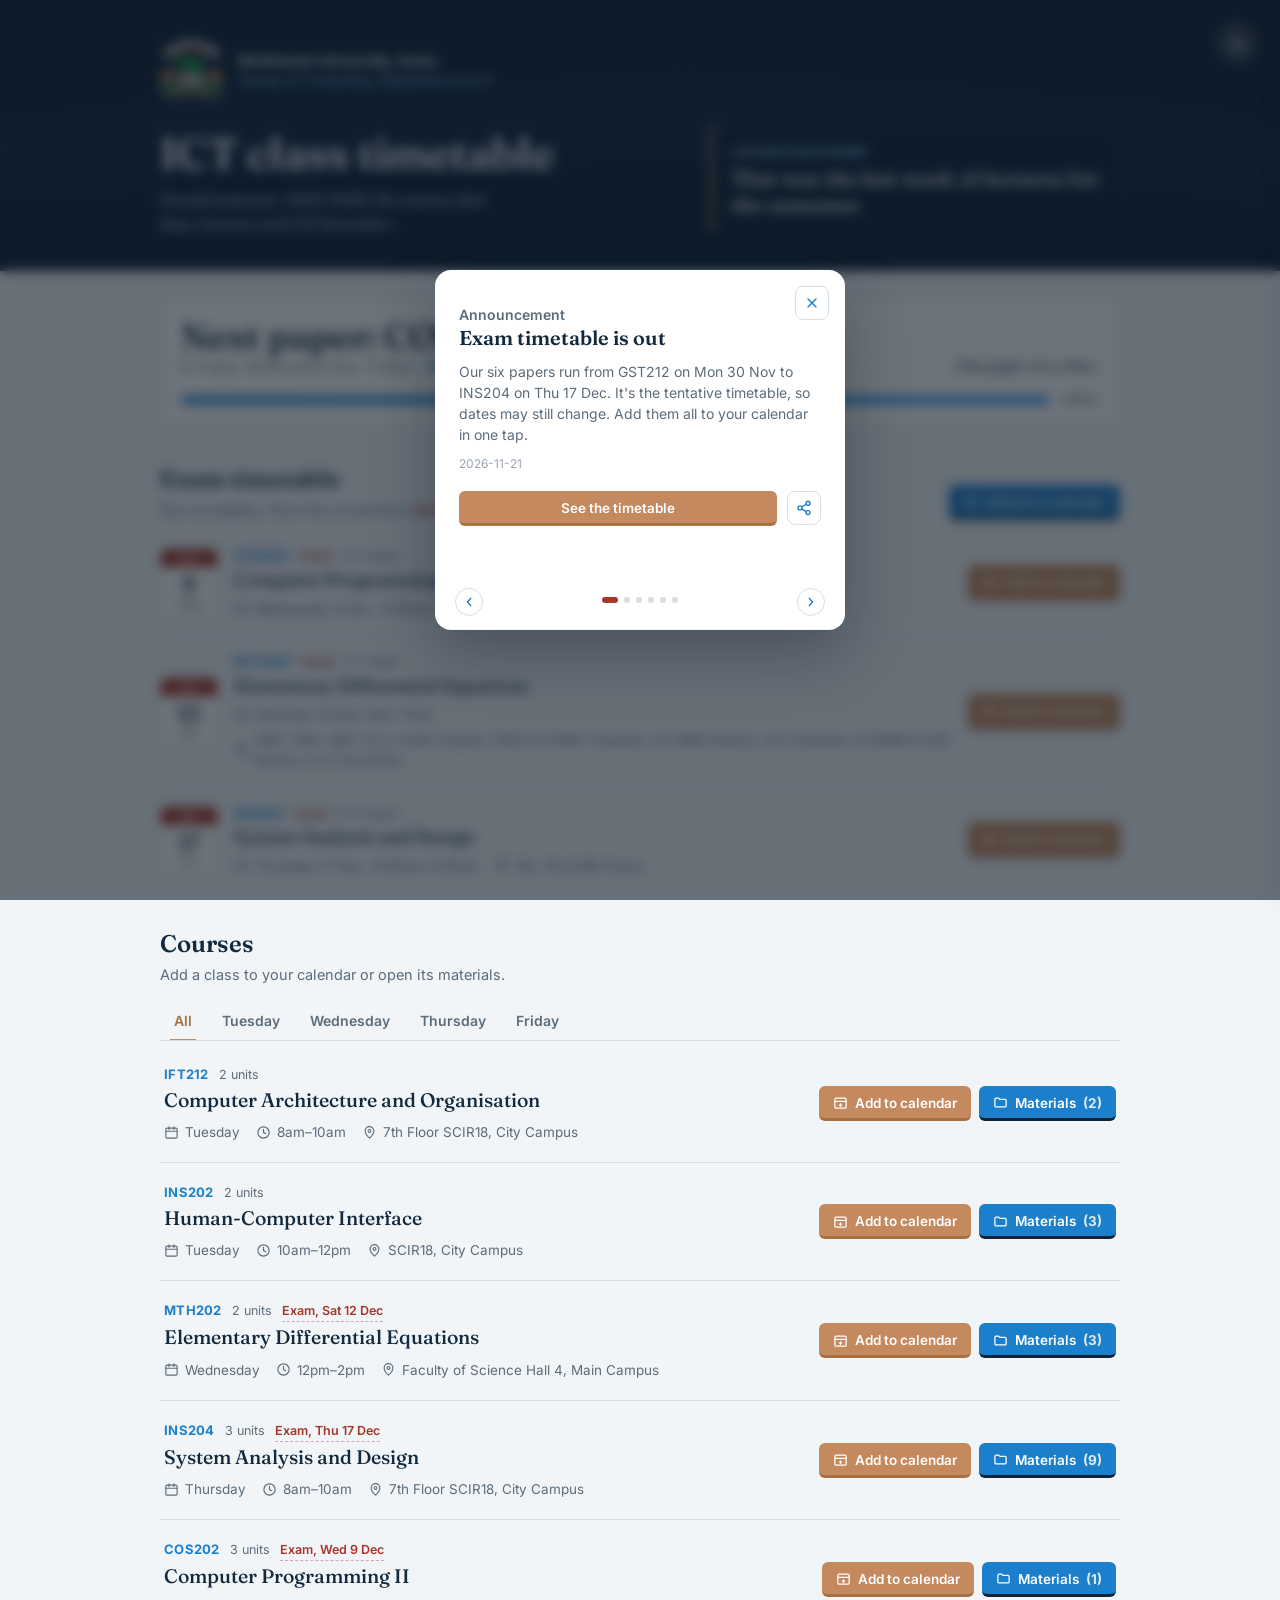
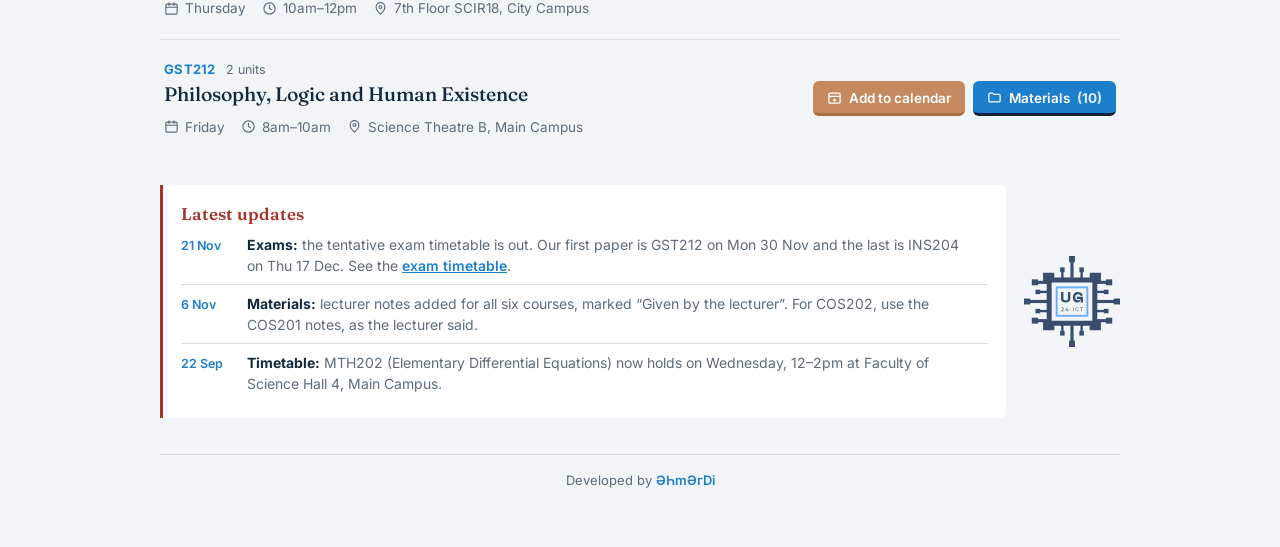
==== index.html @ 883b7962 "NWU Kano ICT class timetable Timetable, course materials (lecturer notes for all six courses), exam " ====
<!DOCTYPE html>
<html lang="en">
<head>
<meta charset="UTF-8">
<meta name="viewport" content="width=device-width, initial-scale=1.0, viewport-fit=cover">
<meta name="theme-color" content="#0F2438">
<title>ICT Departmental Timetable • Northwest University, Kano</title>
<link rel="icon" type="image/svg+xml" sizes="32x32" href="assets/favicon-32.svg">
<link rel="icon" type="image/svg+xml" sizes="64x64" href="assets/favicon-64.svg">
<link rel="apple-touch-icon" sizes="180x180" href="assets/apple-touch-icon.svg">
<link rel="preconnect" href="https://fonts.googleapis.com">
<link rel="preconnect" href="https://fonts.gstatic.com" crossorigin>
<link href="https://fonts.googleapis.com/css2?family=Fraunces:ital,opsz,wght@0,9..144,400;0,9..144,500;0,9..144,600;1,9..144,500&family=Inter:wght@400;500;600;700&display=swap" rel="stylesheet">
<link rel="stylesheet" href="assets/styles.css">
<script>document.documentElement.classList.add('js')</script>
</head>
<body>

<header class="hero">
  <button class="announce-bell" id="announceBell" title="Announcements" aria-label="Announcements">
    <svg viewBox="0 0 24 24" fill="none" stroke-width="2" stroke-linecap="round" stroke-linejoin="round"><path d="M18 8a6 6 0 0 0-12 0c0 7-3 9-3 9h18s-3-2-3-9"/><path d="M13.73 21a2 2 0 0 1-3.46 0"/></svg>
    <span class="badge" id="bellBadge"></span>
  </button>
  <div class="hero-ascii" id="heroAscii" aria-hidden="true"></div>
  <div class="hero-inner">
    <div class="hero-text">
      <div class="brand reveal" style="--d:0ms">
        <img class="crest" src="assets/nwu-crest.png" alt="Northwest University, Kano crest">
        <div class="brand-text"><strong>Northwest University, Kano</strong>Faculty of Computing, Department of ICT</div>
      </div>
      <h1 class="reveal" style="--d:80ms">ICT class timetable</h1>
      <p class="sub reveal" style="--d:160ms">Second semester, 2025/2026. Six courses, four days, lectures until 30 November.</p>
    </div>
    <div class="next-card reveal" style="--d:240ms" id="nextCard" aria-live="polite"></div>
  </div>
</header>

<main class="wrap">

  <section class="exam reveal" id="exam" aria-label="Exam countdown">
    <div class="exam-top">
      <div>
        <p class="exam-days" id="examDays"><span class="num">24</span> days to exams</p>
        <p class="exam-when" id="examWhen">Monday, 30 November 2026 <a class="exam-link" href="#exams">See the exam timetable</a></p>
      </div>
      <p class="exam-msg" id="examMsg">Study to understand, not just to pass.</p>
    </div>
    <div class="exam-bar-row">
      <div class="exam-bar" id="examBar" role="progressbar" aria-label="Semester progress towards exams" aria-valuemin="0" aria-valuemax="100" aria-valuenow="0">
        <span class="exam-fill" id="examFill"></span>
      </div>
      <span class="exam-pct" id="examPct"></span>
    </div>
  </section>

  <section class="exams" id="exams" aria-labelledby="examsHeading" hidden>
    <div class="section-head reveal exams-head">
      <div>
        <h2 id="examsHeading">Exam timetable</h2>
        <p>Our six papers, from the university's <strong>tentative</strong> timetable. Dates may still change.</p>
      </div>
      <button class="btn btn-secondary" id="examAll" type="button"><svg viewBox="0 0 24 24" fill="none" stroke-width="2" stroke-linecap="round" stroke-linejoin="round"><rect x="3" y="5" width="18" height="16" rx="2"/><path d="M3 10h18"/><path d="M8 3v4"/><path d="M16 3v4"/></svg> Add all to calendar</button>
    </div>
    <div class="test-list" id="examList"></div>
  </section>

  <section class="tests" id="tests" aria-labelledby="testsHeading" hidden>
    <div class="section-head reveal">
      <h2 id="testsHeading">Upcoming tests</h2>
      <p>Add each one to your calendar to get reminders.</p>
    </div>
    <div class="test-list" id="testList"></div>
  </section>

  <div class="section-head reveal">
    <h2>Courses</h2>
    <p>Add a class to your calendar or open its materials.</p>
    <div class="tabs" id="tabs" role="tablist">
      <span class="tab-indicator" aria-hidden="true"></span>
      <button class="tab active" data-day="all">All</button>
      <button class="tab" data-day="2"><span class="long">Tuesday</span><span class="short">Tue</span></button>
      <button class="tab" data-day="3"><span class="long">Wednesday</span><span class="short">Wed</span></button>
      <button class="tab" data-day="4"><span class="long">Thursday</span><span class="short">Thu</span></button>
      <button class="tab" data-day="5"><span class="long">Friday</span><span class="short">Fri</span></button>
    </div>
  </div>

  <div class="list" id="list"></div>

  <div class="note-row reveal">
    <div class="note">
      <p class="note-title">Latest updates</p>
      <div class="update">
        <span class="update-date">21 Nov</span>
        <p><strong>Exams:</strong> the tentative exam timetable is out. Our first paper is GST212 on Mon 30 Nov and the last is INS204 on Thu 17 Dec. See the <a href="#exams">exam timetable</a>.</p>
      </div>
      <div class="update">
        <span class="update-date">6 Nov</span>
        <p><strong>Materials:</strong> lecturer notes added for all six courses, marked “Given by the lecturer”. For COS202, use the COS201 notes, as the lecturer said.</p>
      </div>
      <div class="update">
        <span class="update-date">22 Sep</span>
        <p><strong>Timetable:</strong> MTH202 (Elementary Differential Equations) now holds on Wednesday, 12–2pm at Faculty of Science Hall 4, Main Campus.</p>
      </div>
    </div>
    <img class="footer-logo" src="assets/ug-chip.svg" alt="UG24 ICT class symbol">
  </div>

  <footer class="reveal">
    <span>Developed by <a href="https://wa.me/+2348103301999" target="_blank" rel="noopener">ƏҺmӘгDi</a></span>
  </footer>
</main>

<div class="toast" id="toast"></div>

<div class="announce-backdrop" id="announceBackdrop"></div>

<div class="announce-modal" id="announceModal">
  <button class="icon-btn announce-modal-close" id="announceModalClose" title="Close">
    <svg viewBox="0 0 24 24" fill="none" stroke-width="2" stroke-linecap="round" stroke-linejoin="round"><path d="M18 6 6 18"/><path d="M6 6l12 12"/></svg>
  </button>
  <button class="slider-nav prev" id="announceSliderPrev" title="Previous" aria-label="Previous announcement">
    <svg viewBox="0 0 24 24" fill="none" stroke-width="2.4" stroke-linecap="round" stroke-linejoin="round"><path d="M15 18l-6-6 6-6"/></svg>
  </button>
  <button class="slider-nav next" id="announceSliderNext" title="Next" aria-label="Next announcement">
    <svg viewBox="0 0 24 24" fill="none" stroke-width="2.4" stroke-linecap="round" stroke-linejoin="round"><path d="M9 18l6-6-6-6"/></svg>
  </button>
  <div class="announce-slider-viewport">
    <div class="announce-slider-track" id="announceSliderTrack"></div>
  </div>
  <div class="announce-dots" id="announceDots"></div>
</div>


<div class="announce-panel" id="announcePanel">
  <div class="announce-panel-head">
    <h3>Announcements</h3>
    <button class="icon-btn" id="announcePanelClose" title="Close">
      <svg viewBox="0 0 24 24" fill="none" stroke-width="2" stroke-linecap="round" stroke-linejoin="round"><path d="M18 6 6 18"/><path d="M6 6l12 12"/></svg>
    </button>
  </div>
  <div class="announce-panel-body" id="announcePanelList"></div>
</div>

<script src="assets/motion.js"></script>
<script src="assets/courses-data.js"></script>
<script src="assets/tests-data.js"></script>
<script src="assets/exams-data.js"></script>
<script src="assets/app.js"></script>
<script src="assets/schedule.js"></script>
<script src="assets/exam-countdown.js"></script>
<script src="assets/announcements-data.js"></script>
<script src="assets/announcements.js"></script>
<script src="assets/gradient-ascii.js"></script>
<script src="assets/hero-fx.js"></script>
</body>
</html>
---- assets/styles.css ----
/* NWU Kano ICT timetable: school colours (navy, sky, copper) */
:root{
  --ink:#132A3E;
  --navy:#1D3A5C;
  --navy-deep:#0F2438;
  --sky:#2E9BEF;
  --sky-deep:#1C7FCB;
  --sky-pale:#9FD2FF;
  --brick:#A6362B;
  --leaf:#2F7A4F;
  --paper:#F1F5F8;
  --card:#FFFFFF;
  --line:#D7DEE3;
  --muted:#5C6C7A;
  --accent:#C4895E;
  --accent-deep:#A8703F;

  --serif:'Fraunces', Georgia, serif;
  --sans:'Inter', system-ui, -apple-system, 'Segoe UI', sans-serif;

  /* motion */
  --ease-out:cubic-bezier(0.23, 1, 0.32, 1);
  --ease-in-out:cubic-bezier(0.77, 0, 0.175, 1);
  --ease-drawer:cubic-bezier(0.32, 0.72, 0, 1);
}
*{box-sizing:border-box;}
html{-webkit-text-size-adjust:100%;scroll-behavior:smooth;}
body{
  margin:0;
  background:var(--paper);
  color:var(--ink);
  font-family:var(--sans);
  font-size:15.5px;
  line-height:1.5;
  -webkit-tap-highlight-color:transparent;
}
:focus-visible{outline:2px solid var(--sky);outline-offset:3px;border-radius:4px;}

.wrap{max-width:1000px;margin:0 auto;padding:0 20px 56px;}

/* ---------- REVEAL (scroll + load) ---------- */
.js .reveal{
  opacity:0;
  transform:translateY(14px);
  transition:opacity 600ms var(--ease-out), transform 600ms var(--ease-out);
  transition-delay:var(--d, 0ms);
}
.js .reveal.in{opacity:1;transform:none;}

/* ---------- HERO ---------- */
.hero{
  position:relative;
  background:var(--navy-deep);
  color:#fff;
  overflow:hidden;
  padding:30px 20px 36px;
}

.hero-inner{
  position:relative;
  max-width:960px;margin:0 auto;
  display:grid;
  grid-template-columns:minmax(0,1.1fr) minmax(0,0.9fr);
  gap:48px;
  align-items:end;
}
.brand{display:flex;align-items:center;gap:14px;margin-bottom:22px;}
.crest{
  width:64px;height:auto;object-fit:contain;flex:0 0 auto;
  animation:floatLoop 4.5s ease-in-out 1s infinite;
}
@keyframes floatLoop{0%,100%{transform:translateY(0);}50%{transform:translateY(-4px);}}
.brand-text{font-size:13px;line-height:1.4;color:var(--sky-pale);}
.brand-text strong{display:block;color:#fff;font-size:15px;font-weight:600;}

h1{
  font-family:var(--serif);
  font-weight:600;
  font-size:clamp(30px,5vw,44px);
  line-height:1.05;
  margin:0 0 10px;
}
.hero .sub{
  font-family:var(--serif);font-style:italic;
  margin:0;color:#C7D6E4;font-size:16px;max-width:36ch;
}

.next-card{
  padding:16px 18px;
  border:1px solid rgba(159,210,255,0.22);
  border-left:3px solid var(--accent);
  border-radius:8px;
  background:rgba(15,36,56,0.55);
  backdrop-filter:blur(4px);-webkit-backdrop-filter:blur(4px);
}
.next-when{
  display:flex;align-items:center;gap:8px;
  font-size:13.5px;font-weight:600;color:var(--sky-pale);margin:0 0 4px;
}
.live-dot{
  width:8px;height:8px;border-radius:50%;background:var(--accent);flex:0 0 auto;
  animation:livePulse 2s ease-out infinite;
}
@keyframes livePulse{
  0%{box-shadow:0 0 0 0 rgba(196,137,94,0.6);}
  70%{box-shadow:0 0 0 7px rgba(196,137,94,0);}
  100%{box-shadow:0 0 0 0 rgba(196,137,94,0);}
}
.next-what{font-family:var(--serif);font-size:21px;font-weight:500;line-height:1.25;margin:0;}
.next-where{font-size:14px;color:#C7D6E4;margin:4px 0 0;}

/* ---------- BELL ---------- */
.announce-bell{
  position:absolute;top:22px;right:22px;
  width:42px;height:42px;border-radius:50%;
  background:rgba(255,255,255,0.12);
  border:1px solid rgba(255,255,255,0.22);
  display:flex;align-items:center;justify-content:center;
  cursor:pointer;z-index:5;
  transition:background-color 150ms ease, transform 160ms var(--ease-out);
}
.announce-bell:active{transform:scale(0.94);}
@media (hover:hover) and (pointer:fine){ .announce-bell:hover{background:rgba(255,255,255,0.2);} }
.announce-bell svg{width:19px;height:19px;stroke:#fff;}
.announce-bell .badge{
  position:absolute;top:6px;right:6px;
  width:9px;height:9px;border-radius:50%;
  background:var(--brick);border:2px solid var(--navy-deep);display:none;
}
.announce-bell .badge.show{display:block;animation:badgePulse 1.8s ease-out infinite;}
.announce-bell.ring svg{animation:bellRing 1.2s var(--ease-out) 1.4s 2;transform-origin:50% 10%;}
@keyframes bellRing{0%,100%{transform:rotate(0);}15%{transform:rotate(14deg);}30%{transform:rotate(-12deg);}45%{transform:rotate(8deg);}60%{transform:rotate(-5deg);}75%{transform:rotate(2deg);}}
@keyframes badgePulse{
  0%{box-shadow:0 0 0 0 rgba(166,54,43,0.55);}
  70%{box-shadow:0 0 0 8px rgba(166,54,43,0);}
  100%{box-shadow:0 0 0 0 rgba(166,54,43,0);}
}

/* ---------- SECTION HEAD + TABS ---------- */
.section-head{margin:34px 0 0;}
.section-head h2{font-family:var(--serif);font-weight:600;font-size:24px;margin:0;}
.section-head p{margin:2px 0 0;color:var(--muted);font-size:14.5px;}
.tabs{
  position:relative;
  display:flex;gap:2px;
  overflow-x:auto;
  margin-top:14px;
  border-bottom:1px solid var(--line);
  scrollbar-width:none;
}
.tabs::-webkit-scrollbar{display:none;}
.tab{
  appearance:none;border:none;background:none;
  font-family:var(--sans);font-size:14px;font-weight:600;
  color:var(--muted);
  padding:12px 14px 11px;
  cursor:pointer;white-space:nowrap;
  transition:color 200ms ease;
}
@media (hover:hover) and (pointer:fine){ .tab:hover{color:var(--ink);} }
.tab.active{color:var(--accent-deep);}
.tab .short{display:none;}
.tab-indicator{
  position:absolute;left:0;bottom:-1px;
  height:2px;width:1px;
  background:var(--accent);
  transform-origin:left center;
  transition:transform 280ms var(--ease-in-out);
  pointer-events:none;
}

/* ---------- COURSE LIST ---------- */
.list{margin-top:4px;}
.row{
  display:flex;gap:18px;align-items:center;flex-wrap:wrap;
  padding:20px 4px;
  border-bottom:1px solid var(--line);
  scroll-margin-top:20px;
  transition:background-color 400ms ease;
}
.row.hidden{display:none;}
.row-main{flex:1 1 320px;min-width:0;}
.code-line{display:flex;align-items:baseline;gap:10px;flex-wrap:wrap;}
.code{font-weight:700;font-size:13px;color:var(--sky-deep);letter-spacing:0.02em;}
.unit{font-size:12.5px;color:var(--muted);}
.next-tag{font-size:12.5px;font-weight:600;color:var(--accent-deep);display:inline-flex;align-items:center;gap:6px;}
.next-tag .live-dot{width:6px;height:6px;}
.title{font-family:var(--serif);font-weight:500;font-size:19.5px;margin:3px 0 9px;line-height:1.3;}
.meta{display:flex;gap:6px 16px;flex-wrap:wrap;font-size:13.5px;color:var(--muted);}
.meta span{display:inline-flex;align-items:center;gap:6px;}
.meta svg{width:15px;height:15px;flex:0 0 auto;stroke:currentColor;}
.row-action{flex:0 0 auto;display:flex;gap:8px;flex-wrap:wrap;margin-left:auto;}

.btn{
  font-family:var(--sans);font-weight:600;font-size:13.5px;
  color:#fff;background:var(--accent);
  border:none;border-bottom:3px solid var(--accent-deep);
  border-radius:6px;
  padding:9px 14px 7px;
  cursor:pointer;
  display:inline-flex;align-items:center;justify-content:center;gap:7px;
  text-decoration:none;white-space:nowrap;
  transition:background-color 150ms ease, transform 160ms var(--ease-out);
}
.btn:active{transform:scale(0.97);}
@media (hover:hover) and (pointer:fine){ .btn:hover{background:var(--accent-deep);} }
.btn svg{width:15px;height:15px;stroke:currentColor;flex:0 0 auto;}
.btn[disabled]{background:none;border:1px solid var(--line);color:var(--muted);cursor:default;}
.btn-secondary{background:var(--sky-deep);border-bottom-color:var(--navy-deep);}
@media (hover:hover) and (pointer:fine){ .btn-secondary:hover{background:var(--navy);} }
.btn-quiet{background:#fff;color:var(--sky-deep);border:1px solid var(--line);padding:8px 13px;}
@media (hover:hover) and (pointer:fine){ .btn-quiet:hover{background:var(--paper);} }
.material-count{font-weight:700;opacity:0.85;}

/* list swap when changing tabs */
.list.leaving .row{opacity:0;transform:translateY(-4px);transition:opacity 120ms ease, transform 120ms ease;}
.row.enter{animation:rowIn 320ms var(--ease-out) both;animation-delay:var(--d, 0ms);}
@keyframes rowIn{from{opacity:0;transform:translateY(8px);}to{opacity:1;transform:none;}}

/* ---------- NOTE ---------- */
.note-row{display:flex;align-items:center;gap:18px;margin-top:28px;}
.note{
  flex:1 1 auto;
  border-left:3px solid var(--brick);
  background:#fff;
  padding:16px 18px;
  font-size:14px;color:var(--muted);
  border-radius:0 6px 6px 0;
}
.note p{margin:0 0 8px;max-width:80ch;}
.note p:last-child{margin-bottom:0;}
.note strong{color:var(--ink);}
.note-title{font-family:var(--serif);font-weight:600;font-size:17px;color:var(--brick);margin:0 0 8px !important;}
.footer-logo{width:96px;height:auto;flex:0 0 auto;animation:footerPulse 3.8s ease-in-out infinite;}
@keyframes footerPulse{0%,100%{transform:scale(1);opacity:.85;}50%{transform:scale(1.06);opacity:1;}}

/* ---------- TOAST ---------- */
.toast{
  position:fixed;left:50%;bottom:24px;
  transform:translate(-50%,16px);
  background:var(--navy-deep);color:#fff;
  padding:12px 18px;border-radius:8px;
  font-size:13.5px;
  opacity:0;pointer-events:none;
  transition:opacity 220ms ease, transform 220ms var(--ease-out);
  box-shadow:0 8px 24px rgba(0,0,0,0.25);
  max-width:calc(100% - 40px);text-align:center;z-index:60;
}
.toast.show{opacity:1;transform:translate(-50%,0);}

/* ---------- FOOTER ---------- */
footer{
  margin-top:36px;padding-top:16px;
  border-top:1px solid var(--line);
  font-size:13px;color:var(--muted);
  display:flex;justify-content:center;gap:10px;flex-wrap:wrap;
}
footer a{color:var(--sky-deep);text-decoration:none;font-weight:600;}
footer a:hover{text-decoration:underline;}

/* ---------- MATERIALS PAGE ---------- */
.hero-course .hero-inner{display:block;}
.back-link{
  display:inline-flex;align-items:center;gap:6px;
  font-size:13.5px;font-weight:600;color:#BFE4FF;
  text-decoration:none;margin-bottom:18px;
}
.back-link svg{width:15px;height:15px;stroke:currentColor;transition:transform 200ms var(--ease-out);}
@media (hover:hover) and (pointer:fine){ .back-link:hover svg{transform:translateX(-3px);} }
.course-heading{display:flex;gap:20px;align-items:center;}
.course-code-big{font-size:14px;font-weight:700;color:var(--sky-pale);letter-spacing:0.04em;margin:0 0 4px;}
.course-heading h1{margin:0 0 10px;}
.course-when{display:flex;gap:6px 16px;flex-wrap:wrap;font-size:13.5px;color:#C7D6E4;margin:0;}
.course-when span{display:inline-flex;align-items:center;gap:6px;}
.course-when svg{width:15px;height:15px;stroke:currentColor;}

.course-nav{
  position:relative;
  display:flex;gap:4px;
  overflow-x:auto;scrollbar-width:none;
  margin-top:24px;
  border-bottom:1px solid rgba(159,210,255,0.2);
}
.course-nav::-webkit-scrollbar{display:none;}
.course-nav a{
  font-size:13.5px;font-weight:600;
  color:#9FB6CB;text-decoration:none;
  padding:9px 12px 10px;white-space:nowrap;
  transition:color 200ms ease;
}
@media (hover:hover) and (pointer:fine){ .course-nav a:hover{color:#fff;} }
.course-nav a[aria-current="page"]{color:#fff;}
.course-nav .tab-indicator{background:var(--sky);}

.mat-section{margin-top:30px;}
.mat-section h2{font-family:var(--serif);font-weight:600;font-size:22px;margin:0;}
.mat-section-intro{margin:2px 0 6px;color:var(--muted);font-size:14px;}
.material-card{
  display:flex;align-items:center;gap:14px;
  padding:16px 4px;
  border-bottom:1px solid var(--line);
}
.material-icon{
  flex:0 0 auto;width:40px;height:40px;border-radius:8px;
  background:#FDEDE6;display:flex;align-items:center;justify-content:center;
}
.material-icon svg{width:20px;height:20px;stroke:var(--brick);}
.other .material-icon{background:#E9F1F7;}
.other .material-icon svg{stroke:var(--sky-deep);}
.material-info{flex:1 1 auto;min-width:0;}
.m-title{font-weight:600;font-size:15px;line-height:1.35;}
.m-meta{display:flex;flex-wrap:wrap;gap:2px 14px;font-size:12.5px;color:var(--muted);margin-top:3px;}
.m-given{display:inline-flex;align-items:center;gap:5px;color:var(--leaf);font-weight:600;}
.m-given svg{width:13px;height:13px;stroke:currentColor;}
.m-note{font-size:13.5px;color:var(--ink);margin:6px 0 0;font-style:italic;font-family:var(--serif);}
.material-open{flex:0 0 auto;}
.mat-section:last-of-type .material-card:last-child{border-bottom:none;}
.list .row:last-child{border-bottom:none;}

.empty-state{text-align:center;padding:48px 20px;color:var(--muted);}
.empty-state svg{width:44px;height:44px;stroke:var(--muted);margin-bottom:12px;}
.empty-state p{margin:4px 0;}

/* ---------- ANNOUNCEMENTS ---------- */
.announce-backdrop{
  position:fixed;inset:0;
  background:rgba(12,22,34,0.6);
  backdrop-filter:blur(6px);-webkit-backdrop-filter:blur(6px);
  opacity:0;pointer-events:none;
  transition:opacity 250ms ease;z-index:40;
}
.announce-backdrop.show{opacity:1;pointer-events:auto;}
.announce-modal{
  position:fixed;left:50%;top:50%;
  transform:translate(-50%,-50%) scale(0.95);
  width:min(410px, calc(100vw - 32px));
  max-height:calc(100vh - 48px);
  overflow:hidden;
  background:#fff;border-radius:16px;
  box-shadow:0 24px 64px rgba(10,20,32,0.32);
  padding:24px 22px 16px;
  z-index:50;opacity:0;pointer-events:none;
  transition:opacity 200ms ease, transform 250ms var(--ease-out);
}
.announce-modal.open{opacity:1;transform:translate(-50%,-50%) scale(1);pointer-events:auto;}
.announce-modal-close{position:absolute;top:16px;right:16px;z-index:10;}
.slider-nav{
  position:absolute;bottom:14px;
  width:28px;height:28px;border-radius:50%;
  border:1px solid var(--line);background:#fff;
  display:flex;align-items:center;justify-content:center;
  cursor:pointer;z-index:5;
  transition:transform 160ms var(--ease-out);
}
.slider-nav:active{transform:scale(0.92);}
.slider-nav svg{width:14px;height:14px;stroke:var(--sky-deep);}
.slider-nav.prev{left:20px;}
.slider-nav.next{right:20px;}
.slider-nav.hidden{display:none;}
.announce-slider-viewport{overflow:hidden;width:100%;user-select:none;touch-action:pan-y;}
.announce-slider-track{display:flex;width:100%;transition:transform 380ms var(--ease-in-out);will-change:transform;}
.announce-slide{flex:0 0 100%;width:100%;padding:0 2px;}
.announce-slide-top{padding-right:36px;}
.announce-eyebrow{font-size:12.5px;font-weight:600;color:var(--brick);margin:0 0 6px;}
.announce-modal h3{font-family:var(--serif);font-size:20px;font-weight:600;line-height:1.28;margin:0;}
.announce-modal p{font-size:14px;color:var(--muted);margin:10px 0 0;}
.announce-modal .announce-date{font-size:12px;color:#9AA5B2;margin-top:10px;}
.announce-modal-actions{display:flex;gap:10px;margin-top:18px;}
.announce-modal-actions .btn{flex:1;}
.announce-dots{display:flex;justify-content:center;align-items:center;gap:6px;margin-top:14px;min-height:28px;}
.announce-dots.hidden{display:none;}
.announce-dot{width:6px;height:6px;border-radius:50%;background:var(--line);border:none;padding:0;cursor:pointer;transition:width 250ms var(--ease-out), background-color 200ms ease;}
.announce-dot.active{background:var(--brick);width:16px;border-radius:4px;}
.icon-btn{
  width:34px;height:34px;flex:0 0 auto;
  border-radius:8px;border:1px solid var(--line);
  background:#fff;cursor:pointer;
  display:flex;align-items:center;justify-content:center;
  transition:background-color 150ms ease, transform 160ms var(--ease-out);
}
.icon-btn:active{transform:scale(0.94);}
@media (hover:hover) and (pointer:fine){ .icon-btn:hover{background:var(--paper);} }
.icon-btn svg{width:16px;height:16px;stroke:var(--sky-deep);}
.announce-panel{
  position:fixed;top:0;right:0;
  width:min(380px, 92vw);height:100%;
  background:#fff;
  box-shadow:-8px 0 30px rgba(15,25,38,0.18);
  z-index:45;
  transform:translateX(105%);
  transition:transform 400ms var(--ease-drawer);
  display:flex;flex-direction:column;
}
.announce-panel.open{transform:none;}
.announce-panel-head{display:flex;align-items:center;justify-content:space-between;padding:20px 20px 14px;border-bottom:1px solid var(--line);}
.announce-panel-head h3{font-family:var(--serif);font-size:18px;font-weight:600;margin:0;}
.announce-panel-body{flex:1;overflow-y:auto;padding:6px 12px 20px;}
.announce-item{
  display:flex;align-items:flex-start;gap:10px;
  padding:14px 8px;border-bottom:1px solid var(--line);
  cursor:pointer;
  animation:rowIn 320ms var(--ease-out) both;
}
@media (hover:hover) and (pointer:fine){ .announce-item:hover{background:var(--paper);} }
.announce-item-main{flex:1;min-width:0;}
.announce-item-title{font-weight:600;font-size:14.5px;}
.announce-item-excerpt{font-size:12.5px;color:var(--muted);margin-top:3px;line-height:1.4;}
.announce-item-date{font-size:11px;color:#9AA5B2;margin-top:6px;}
.announce-item-actions{display:flex;gap:6px;flex:0 0 auto;}
.announce-empty{padding:32px 12px;text-align:center;color:var(--muted);font-size:13.5px;}

/* ---------- RESPONSIVE ---------- */
@media (min-width:821px) and (max-width:1100px){ .hero-inner{padding-right:52px;} }
@media (max-width:820px){
  .hero-inner{grid-template-columns:1fr;gap:20px;align-items:start;}
  .brand{padding-right:52px;margin-bottom:16px;}
}
@media (max-width:560px){
  .hero{padding:20px 14px 24px;}
  .announce-bell{top:18px;right:14px;}
  .wrap{padding:0 14px 48px;}
  .crest{width:48px;}
  .tab{flex:1 1 0;padding:12px 6px 11px;}
  .tab .long{display:none;}
  .tab .short{display:inline;}
  .row-action{margin-left:0;width:100%;}
  .row-action .btn{flex:1 1 0;padding-left:8px;padding-right:8px;}
  .note-row{flex-direction:column;}
  .footer-logo{width:56px;}
  .course-heading .crest{display:none;}
  .course-nav{gap:0;}
  .course-nav a{flex:1 1 0;text-align:center;padding:9px 2px 10px;font-size:12.5px;}
  .material-card{flex-wrap:wrap;align-items:flex-start;}
  .material-info{flex-basis:calc(100% - 56px);}
  .material-open{width:100%;}
}

/* Reduced motion: keep fades, drop movement and loops */
@media (prefers-reduced-motion: reduce){
  html{scroll-behavior:auto;}
  .js .reveal{transform:none !important;transition:opacity 200ms ease !important;}
  .crest,.footer-logo,.live-dot,.announce-bell .badge.show,.announce-bell.ring svg{animation:none !important;}
  .row.enter,.announce-item{animation:fadeOnly 200ms ease both !important;}
  .tab-indicator,.announce-panel,.announce-slider-track,.announce-modal{transition-duration:1ms !important;}
}
@keyframes fadeOnly{from{opacity:0;}to{opacity:1;}}

/* ---------- GRADIENT ASCII (header) ---------- */
.gradient-ascii-container{position:relative;width:100%;height:100%;overflow:hidden;}
.gradient-ascii-canvas{position:absolute;inset:0;display:block;width:100%;height:100%;}
.hero-ascii{position:absolute;inset:0;pointer-events:none;opacity:0;transition:opacity 900ms ease;}
.hero.has-ascii .hero-ascii{opacity:1;}
/* keeps the headline side readable over the light */
.hero.has-ascii::before{
  content:"";position:absolute;inset:0;pointer-events:none;
  background:linear-gradient(90deg, rgba(15,36,56,0.82) 0%, rgba(15,36,56,0.45) 42%, rgba(15,36,56,0) 70%);
}
.hero-course.has-ascii::before{background:linear-gradient(90deg, rgba(15,36,56,0.8) 0%, rgba(15,36,56,0.35) 60%, rgba(15,36,56,0.1) 100%);}
@media (max-width:820px){
  .hero.has-ascii::before{background:linear-gradient(180deg, rgba(15,36,56,0.35) 0%, rgba(15,36,56,0.6) 22%, rgba(15,36,56,0.5) 55%, rgba(15,36,56,0.2) 100%);}
}

/* ---------- NEXT CLASS SPOTLIGHT (course list) ---------- */
@property --spot{syntax:'<angle>';inherits:false;initial-value:0deg;}
.row.is-next{
  position:relative;
  margin:10px 0;
  padding:20px 18px;
  border-bottom-color:transparent;
  border-radius:12px;
  background:#fff;
  isolation:isolate;
  overflow:hidden;
  animation:spotGlow 2.8s ease-in-out infinite;
}
.row.is-next > *{position:relative;z-index:2;}
/* light travelling round the edge */
.row.is-next::before{
  content:"";position:absolute;inset:0;border-radius:inherit;padding:2px;z-index:1;
  background:conic-gradient(from var(--spot), rgba(196,137,94,0.28) 0deg, rgba(196,137,94,0.28) 230deg, #C4895E 295deg, #FFE7D1 322deg, #C4895E 345deg, rgba(196,137,94,0.28) 360deg);
  -webkit-mask:linear-gradient(#000 0 0) content-box, linear-gradient(#000 0 0);
  -webkit-mask-composite:xor;mask-composite:exclude;
  animation:spotSpin 4s linear infinite;
  pointer-events:none;
}
/* a soft beam that passes over the card now and then */
.row.is-next::after{
  content:"";position:absolute;top:0;bottom:0;left:0;width:45%;z-index:1;
  background:linear-gradient(100deg, transparent 0%, rgba(196,137,94,0.10) 40%, rgba(255,231,209,0.55) 50%, rgba(196,137,94,0.10) 60%, transparent 100%);
  transform:translateX(-120%) skewX(-14deg);
  animation:spotSweep 5s cubic-bezier(0.77, 0, 0.175, 1) 1.4s infinite;
  pointer-events:none;
}
.row.is-next + .row{border-top:none;}
@keyframes spotSpin{to{--spot:360deg;}}
@keyframes spotSweep{0%{transform:translateX(-120%) skewX(-14deg);}40%,100%{transform:translateX(330%) skewX(-14deg);}}
@keyframes spotGlow{
  0%,100%{box-shadow:0 0 0 0 rgba(196,137,94,0), 0 2px 10px rgba(19,42,62,0.06);}
  50%{box-shadow:0 0 26px 2px rgba(196,137,94,0.32), 0 2px 10px rgba(19,42,62,0.06);}
}

/* ---------- JUMP-TO-COURSE HIGHLIGHT ---------- */
.row{position:relative;}
.row .row-focus{
  position:absolute;inset:0 -12px;z-index:0;border-radius:12px;pointer-events:none;
  background:rgba(46,155,239,0.10);
  box-shadow:inset 3px 0 0 var(--sky);
  opacity:0;
}
.row.focus .row-focus{animation:rowFocus 2200ms var(--ease-out) both;}
.row > .row-main,.row > .row-action{position:relative;z-index:2;}
@keyframes rowFocus{
  0%{opacity:0;transform:scale(0.985);}
  12%{opacity:1;transform:scale(1);}
  70%{opacity:1;}
  100%{opacity:0;}
}

/* ---------- EXAM COUNTDOWN ---------- */
.exam{
  margin-top:28px;
  background:var(--card);
  border:1px solid var(--line);
  border-radius:10px;
  padding:18px 20px 16px;
}
.exam-top{display:flex;justify-content:space-between;align-items:flex-end;gap:10px 24px;flex-wrap:wrap;}
.exam-when{font-size:13px;color:var(--muted);margin:2px 0 0;}
.exam-days{font-family:var(--serif);font-weight:600;font-size:clamp(28px,4.2vw,36px);line-height:1.05;margin:0;color:var(--ink);}
.exam-days .num{font-variant-numeric:tabular-nums;}
.exam-msg{margin:0;font-family:var(--serif);font-style:italic;font-size:16px;color:var(--ink);text-wrap:balance;}
.exam-msg strong{color:var(--brick);}
.exam-bar-row{display:flex;align-items:center;gap:12px;margin-top:14px;}
.exam-pct{font-size:12.5px;font-weight:600;color:var(--muted);font-variant-numeric:tabular-nums;min-width:3ch;text-align:right;}
.exam-bar{
  position:relative;flex:1 1 auto;height:8px;border-radius:999px;
  background:#E3EBF2;overflow:hidden;
}
.exam-fill{
  position:absolute;inset:0;border-radius:inherit;
  background:linear-gradient(90deg, var(--sky-deep), var(--sky));
  transform-origin:left center;
  transform:scaleX(0);
  transition:transform 1400ms var(--ease-out) 200ms;
  overflow:hidden;
}
.exam.urgent .exam-fill{background:linear-gradient(90deg, var(--accent-deep), var(--brick));}
.exam-fill::after{
  content:"";position:absolute;top:0;bottom:0;left:0;width:35%;
  background:linear-gradient(90deg, transparent, rgba(255,255,255,0.55), transparent);
  transform:translateX(-100%);
  animation:barShine 2.6s cubic-bezier(0.77, 0, 0.175, 1) 1.8s infinite;
}
@keyframes barShine{0%{transform:translateX(-100%);}60%,100%{transform:translateX(320%);}}

@media (prefers-reduced-motion: reduce){
  .row.is-next,.row.is-next::before,.row.is-next::after,.exam-fill::after{animation:none !important;}
  .row.is-next::after{display:none;}
  .row.focus .row-focus{animation:fadeFocus 1800ms ease both !important;}
  .exam-fill{transition-duration:1ms !important;}
}
.exam.in .exam-fill{transform:scaleX(var(--p, 0));}
html:not(.js) .exam-fill{transform:scaleX(var(--p, 0));}
@keyframes fadeFocus{0%,100%{opacity:0;}15%,70%{opacity:1;}}
.row.is-next.enter{animation:rowIn 320ms var(--ease-out) both, spotGlow 2.8s ease-in-out 320ms infinite;}
.row.is-next .row-focus{inset:0;}
@media (max-width:560px){ .row .row-focus{inset:0 -8px;} .row.is-next{padding:18px 14px;} }

/* latest updates */
.update{display:flex;gap:14px;align-items:baseline;padding:8px 0;border-top:1px solid var(--line);}
.note-title + .update{border-top:none;padding-top:0;}
.update-date{flex:0 0 52px;font-size:12.5px;font-weight:600;color:var(--sky-deep);white-space:nowrap;}
.update p{margin:0 !important;}
/* exam card on course pages */
.hero-course + .wrap .exam{margin-top:24px;}


/* ---------- UPCOMING TESTS ---------- */
.tests{scroll-margin-top:16px;}
.tests[hidden]{display:none;}
.test-list{margin-top:10px;}
.test-row{
  display:flex;gap:16px;align-items:center;flex-wrap:wrap;
  padding:16px 0;
  border-bottom:1px solid var(--line);
}
.test-row:last-child{border-bottom:none;}
.test-date{
  flex:0 0 auto;width:58px;
  border:1px solid var(--line);border-radius:8px;overflow:hidden;
  background:#fff;text-align:center;line-height:1.1;
}
.td-month{display:block;background:var(--brick);color:#fff;font-size:11px;font-weight:600;padding:3px 0;}
.td-day{display:block;font-family:var(--serif);font-weight:600;font-size:22px;color:var(--ink);padding:5px 0 0;}
.td-week{display:block;font-size:11px;color:var(--muted);padding:1px 0 6px;}
.test-main{flex:1 1 300px;min-width:0;}
.test-main .title{font-size:18px;margin:2px 0 7px;}
.test-kind{font-size:12.5px;font-weight:600;color:var(--brick);}
.test-when{font-size:12.5px;color:var(--muted);}
.test-when.soon{color:var(--accent-deep);font-weight:600;}
.test-note{margin:6px 0 0;font-size:13.5px;color:var(--ink);font-family:var(--serif);font-style:italic;}
.test-tag{
  font-size:12.5px;font-weight:600;color:var(--brick);text-decoration:none;
  border-bottom:1px dashed rgba(166,54,43,0.4);
}
@media (hover:hover) and (pointer:fine){ .test-tag:hover{border-bottom-style:solid;} }
.note a{color:var(--sky-deep);font-weight:600;}
@media (max-width:560px){
  .test-row{gap:12px;align-items:flex-start;}
  .test-date{width:52px;}
  .test-main{flex-basis:calc(100% - 64px);}
  .test-row .row-action{width:100%;margin-left:0;}
  .test-row .row-action .btn{flex:1 1 auto;}
}

/* ---------- EXAM TIMETABLE ---------- */
.exams{scroll-margin-top:16px;}
.exams[hidden]{display:none;}
.exams-head{display:flex;justify-content:space-between;align-items:flex-end;gap:12px 20px;flex-wrap:wrap;}
.exams-head p strong{color:var(--brick);font-weight:600;}
.test-row{scroll-margin-top:20px;}
.test-row:target{background:rgba(46,155,239,0.08);border-radius:10px;}
.exam-link{margin-left:8px;color:var(--sky-deep);font-weight:600;text-decoration:none;white-space:nowrap;}
@media (hover:hover) and (pointer:fine){ .exam-link:hover{text-decoration:underline;} }
@media (max-width:560px){
  .exams-head .btn{width:100%;}
  .exam-link{display:inline-block;margin:2px 0 0;}
}
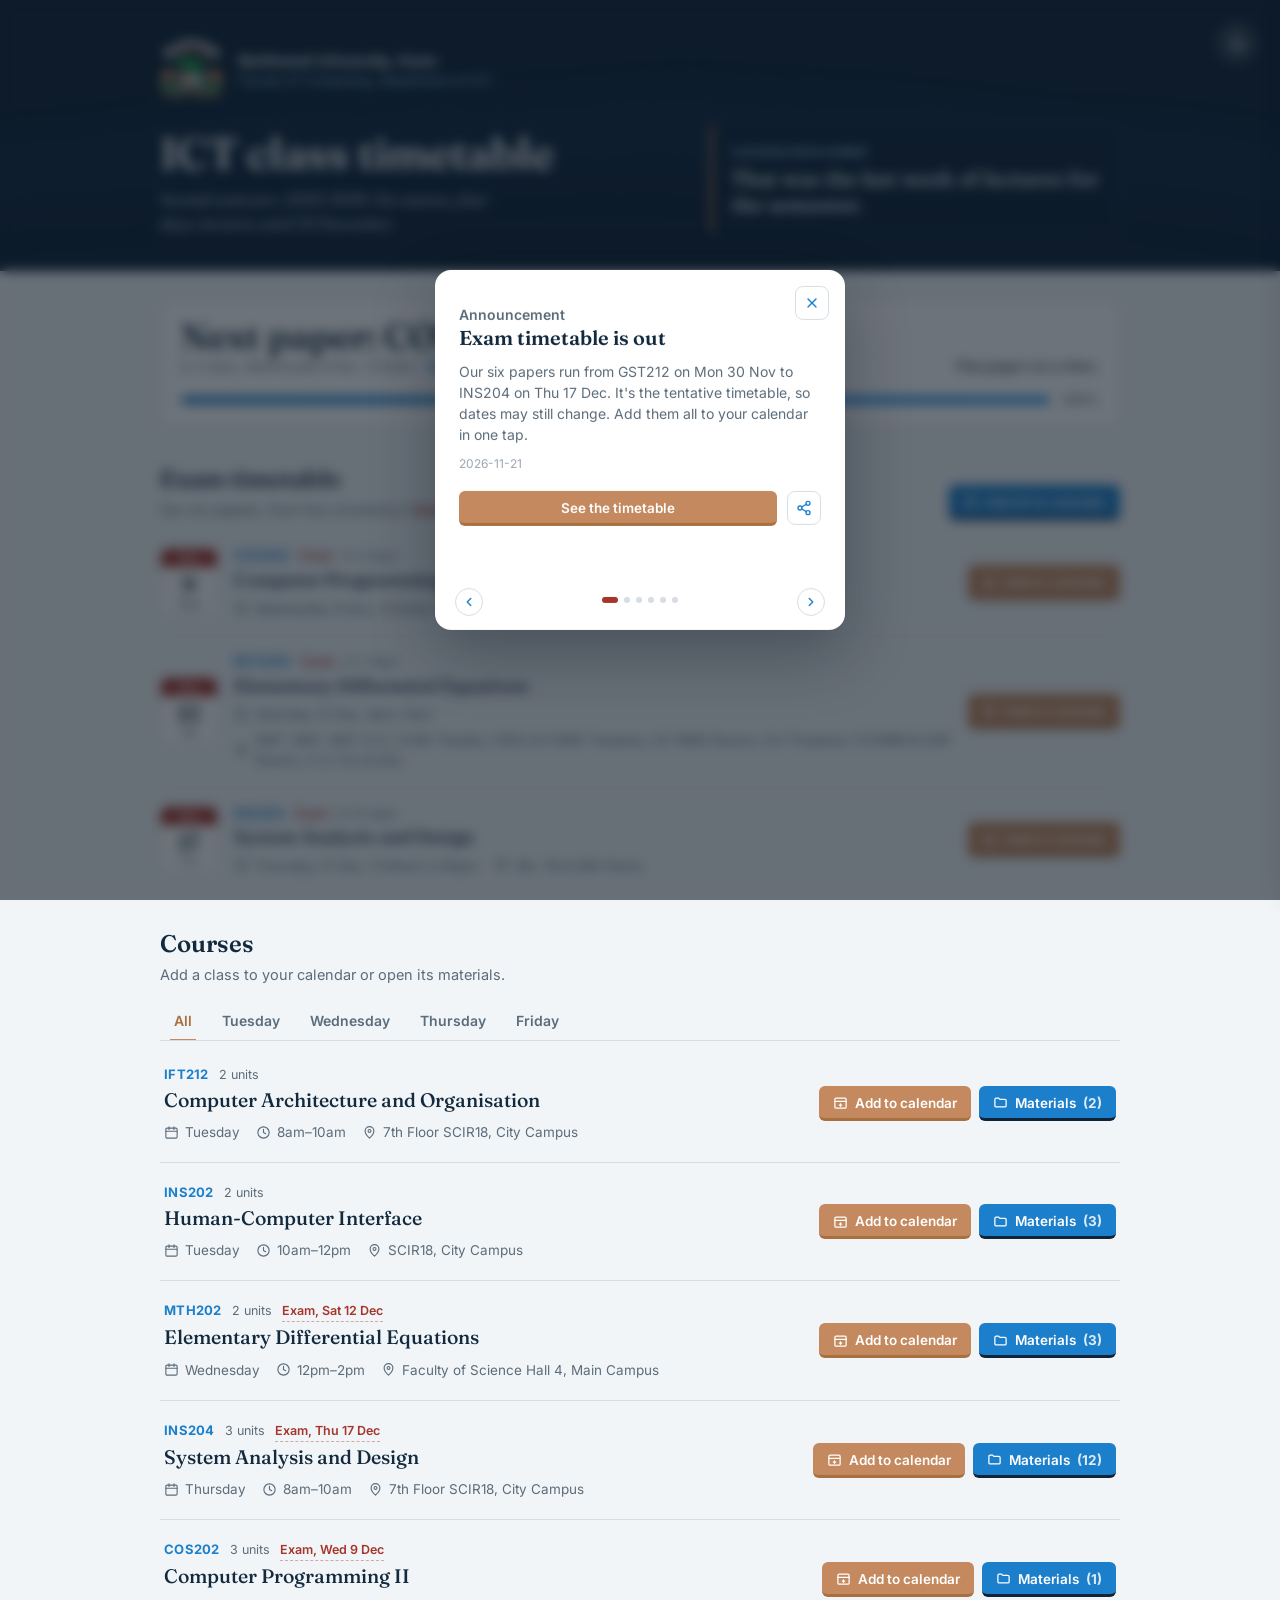
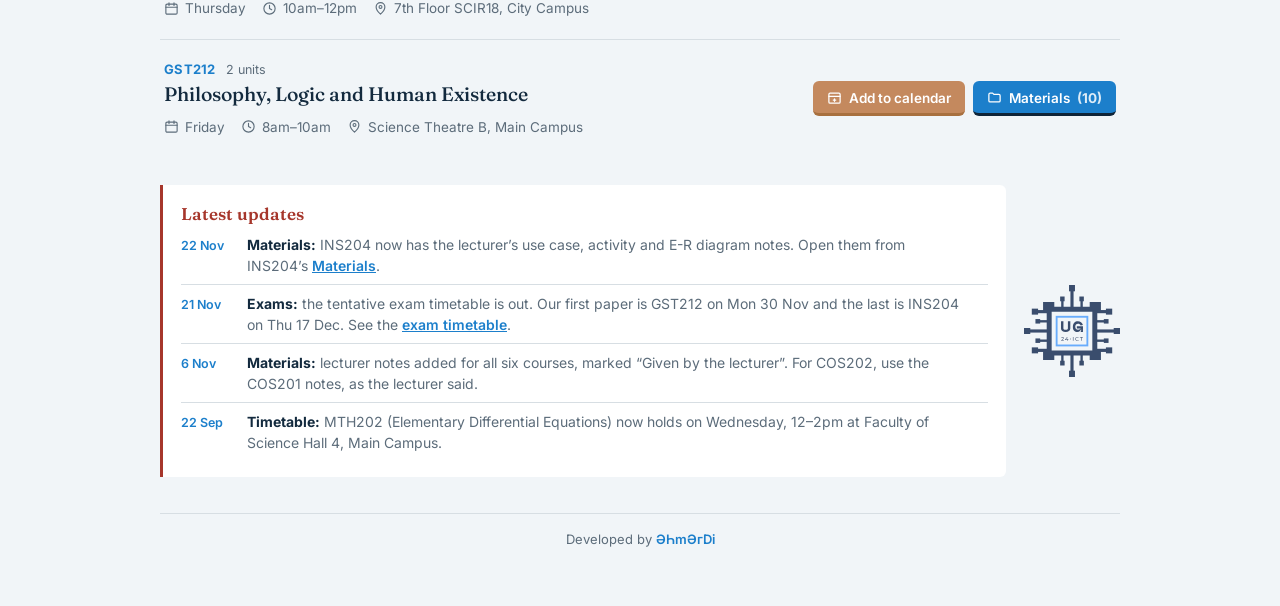
==== commit 85123082: "Add INS204 lecturer notes: use case, activity and E-R diagrams E-R diagram converted from the lectur" ====
--- a/index.html
+++ b/index.html
@@ -91,6 +91,10 @@
     <div class="note">
       <p class="note-title">Latest updates</p>
       <div class="update">
+        <span class="update-date">22 Nov</span>
+        <p><strong>Materials:</strong> INS204 now has the lecturer’s use case, activity and E-R diagram notes. Open them from INS204’s <a href="materials.html?course=INS204">Materials</a>.</p>
+      </div>
+      <div class="update">
         <span class="update-date">21 Nov</span>
         <p><strong>Exams:</strong> the tentative exam timetable is out. Our first paper is GST212 on Mon 30 Nov and the last is INS204 on Thu 17 Dec. See the <a href="#exams">exam timetable</a>.</p>
       </div>
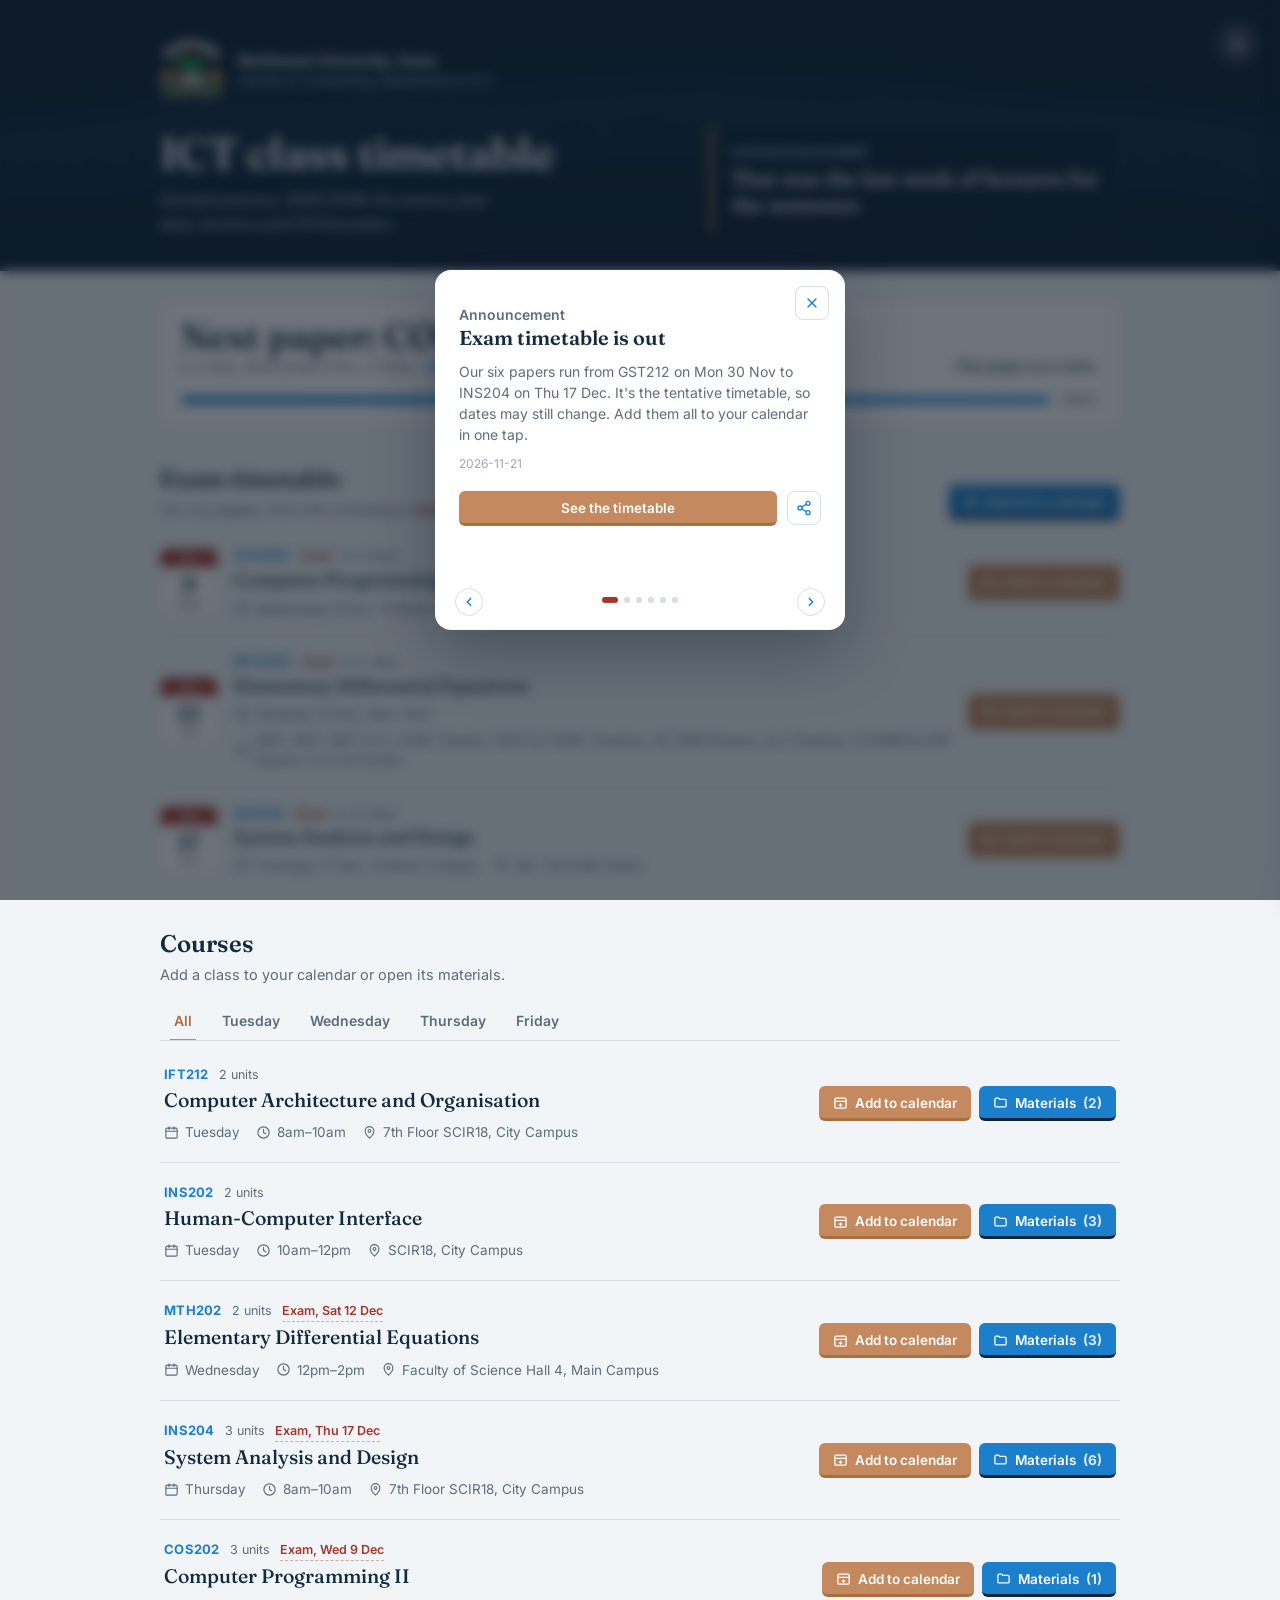
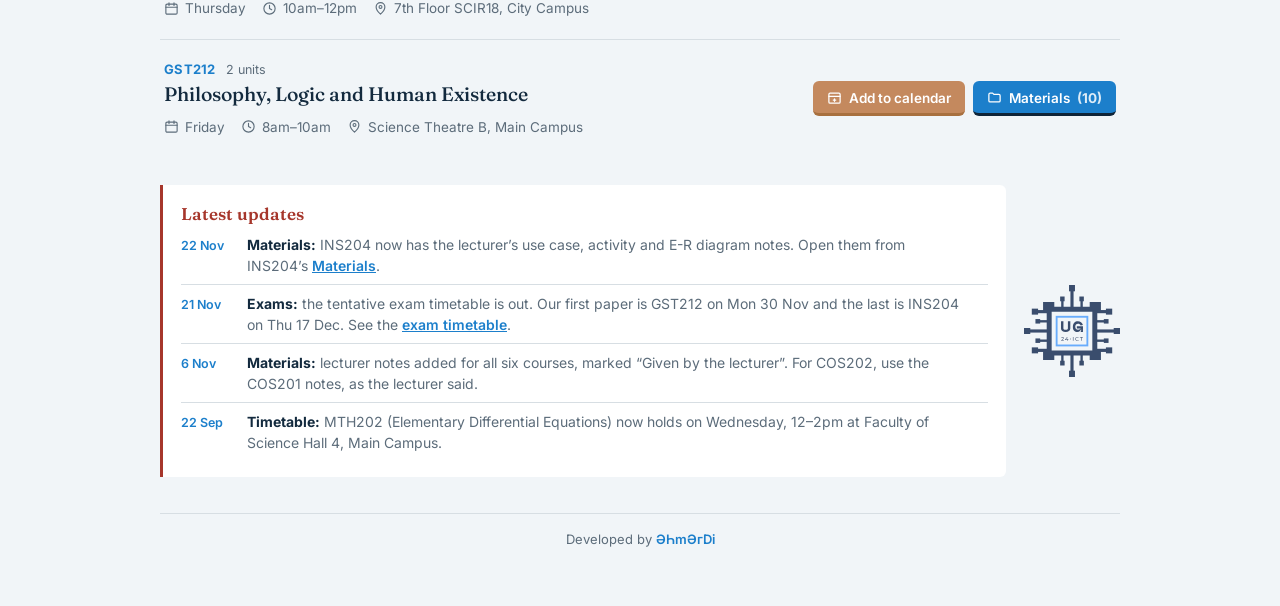
==== commit 048b16c8: "Add Open Graph preview image and meta tags to the home page Co-Authored-By: Claude Opus 5.5 <noreply" ====
--- a/index.html
+++ b/index.html
@@ -5,6 +5,23 @@
 <meta name="viewport" content="width=device-width, initial-scale=1.0, viewport-fit=cover">
 <meta name="theme-color" content="#0F2438">
 <title>ICT Departmental Timetable • Northwest University, Kano</title>
+<meta name="description" content="Weekly class timetable, lecturer materials and the exam timetable for ICT, Faculty of Computing, Northwest University, Kano.">
+<link rel="canonical" href="https://4hm4di.github.io/nwu-ict/">
+<meta property="og:type" content="website">
+<meta property="og:site_name" content="NWU Kano ICT Timetable">
+<meta property="og:title" content="ICT Class Timetable • Northwest University, Kano">
+<meta property="og:description" content="Weekly classes, lecturer materials and the exam timetable, all in one place.">
+<meta property="og:url" content="https://4hm4di.github.io/nwu-ict/">
+<meta property="og:image" content="https://4hm4di.github.io/nwu-ict/assets/og-image.jpg">
+<meta property="og:image:secure_url" content="https://4hm4di.github.io/nwu-ict/assets/og-image.jpg">
+<meta property="og:image:type" content="image/jpeg">
+<meta property="og:image:width" content="1200">
+<meta property="og:image:height" content="630">
+<meta property="og:image:alt" content="ICT class timetable, Northwest University, Kano: weekly classes, lecturer materials, exam timetable">
+<meta name="twitter:card" content="summary_large_image">
+<meta name="twitter:title" content="ICT Class Timetable • Northwest University, Kano">
+<meta name="twitter:description" content="Weekly classes, lecturer materials and the exam timetable, all in one place.">
+<meta name="twitter:image" content="https://4hm4di.github.io/nwu-ict/assets/og-image.jpg">
 <link rel="icon" type="image/svg+xml" sizes="32x32" href="assets/favicon-32.svg">
 <link rel="icon" type="image/svg+xml" sizes="64x64" href="assets/favicon-64.svg">
 <link rel="apple-touch-icon" sizes="180x180" href="assets/apple-touch-icon.svg">
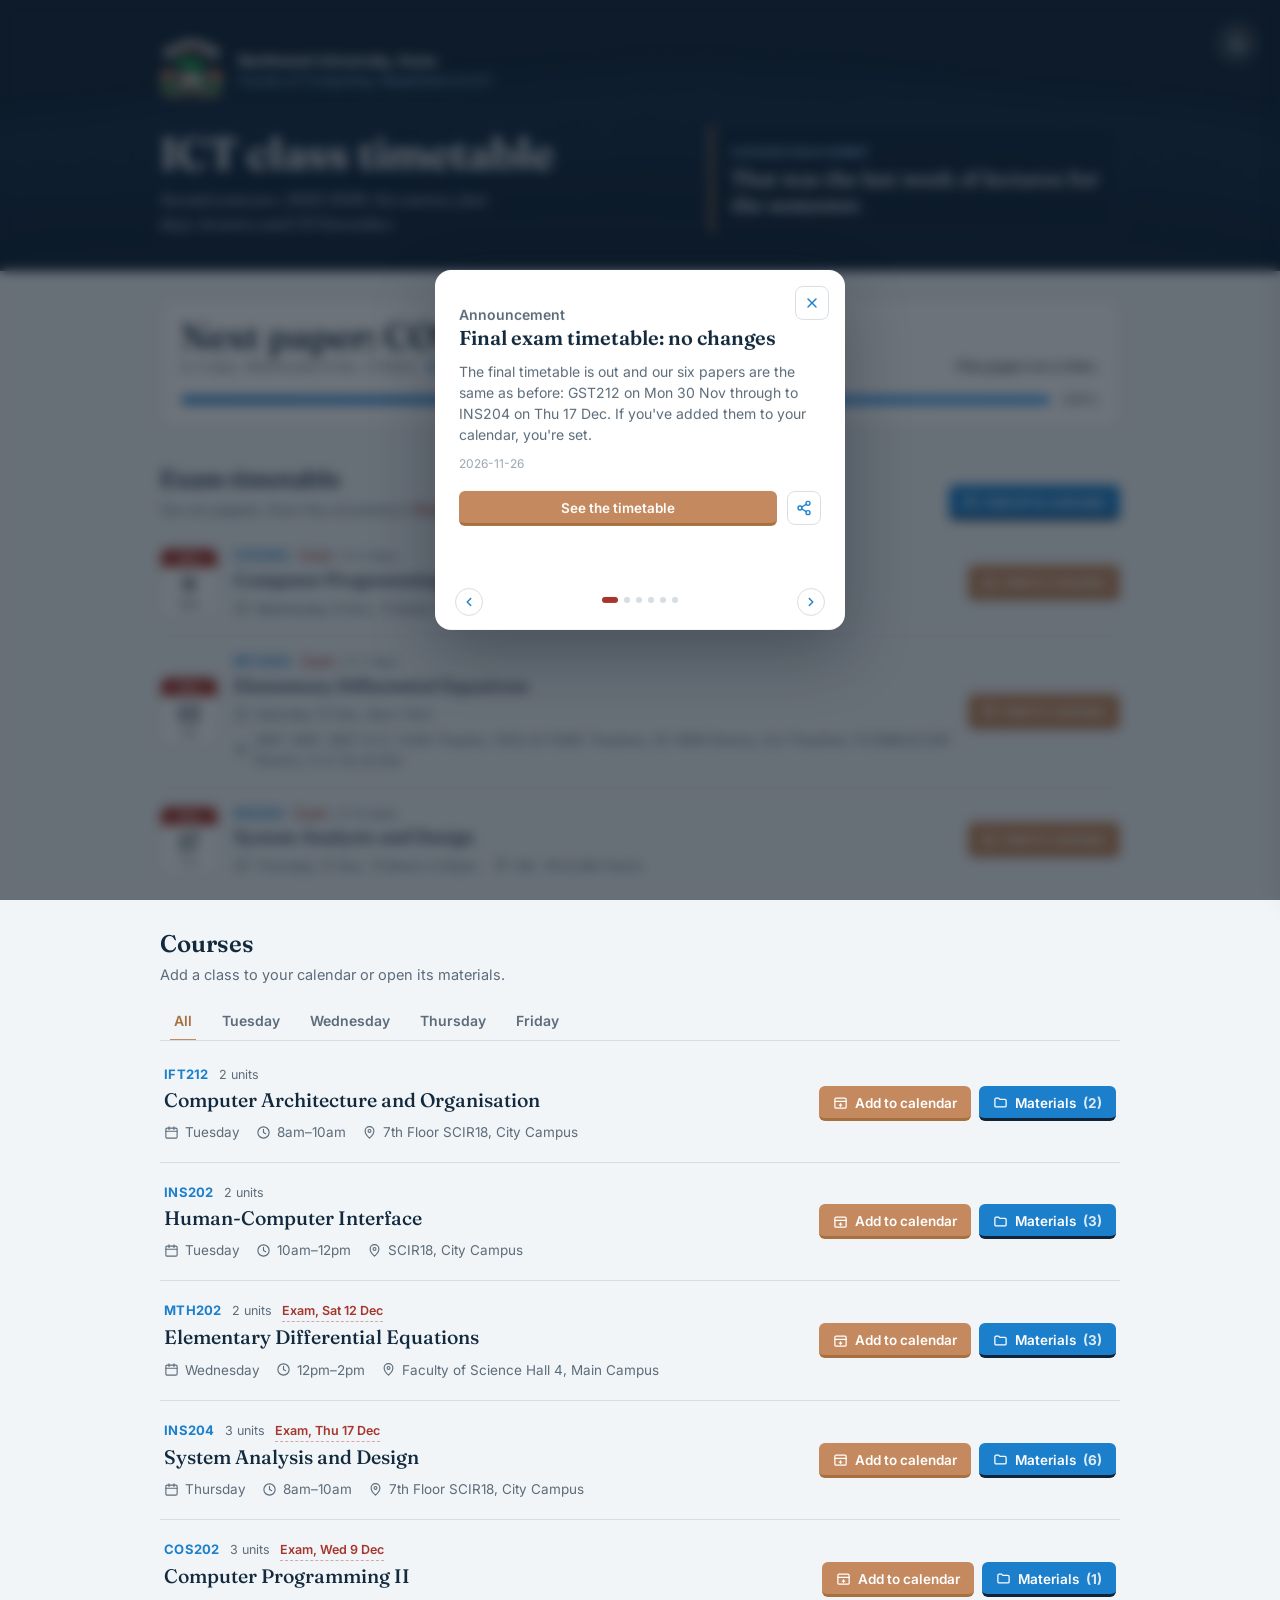
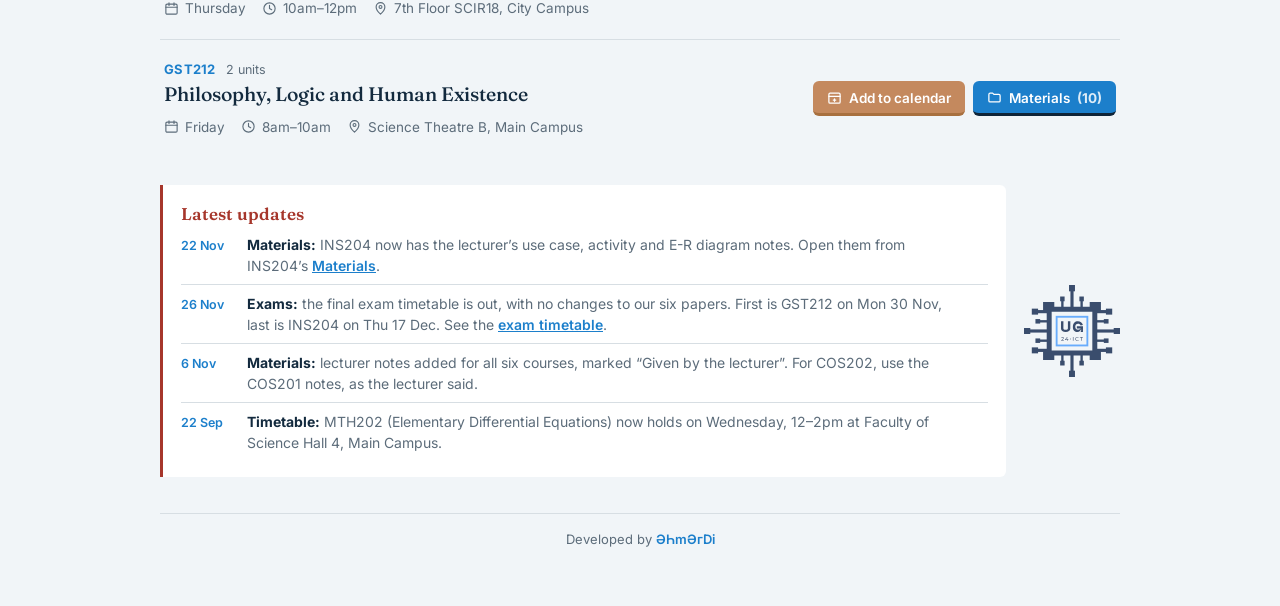
==== commit 8ec3f84a: "Exam timetable is final: no changes to our six papers Co-Authored-By: Claude Opus 5.5 <noreply@anthr" ====
--- a/index.html
+++ b/index.html
@@ -74,7 +74,7 @@
     <div class="section-head reveal exams-head">
       <div>
         <h2 id="examsHeading">Exam timetable</h2>
-        <p>Our six papers, from the university's <strong>tentative</strong> timetable. Dates may still change.</p>
+        <p>Our six papers, from the university's <strong>final</strong> exam timetable.</p>
       </div>
       <button class="btn btn-secondary" id="examAll" type="button"><svg viewBox="0 0 24 24" fill="none" stroke-width="2" stroke-linecap="round" stroke-linejoin="round"><rect x="3" y="5" width="18" height="16" rx="2"/><path d="M3 10h18"/><path d="M8 3v4"/><path d="M16 3v4"/></svg> Add all to calendar</button>
     </div>
@@ -112,8 +112,8 @@
         <p><strong>Materials:</strong> INS204 now has the lecturer’s use case, activity and E-R diagram notes. Open them from INS204’s <a href="materials.html?course=INS204">Materials</a>.</p>
       </div>
       <div class="update">
-        <span class="update-date">21 Nov</span>
-        <p><strong>Exams:</strong> the tentative exam timetable is out. Our first paper is GST212 on Mon 30 Nov and the last is INS204 on Thu 17 Dec. See the <a href="#exams">exam timetable</a>.</p>
+        <span class="update-date">26 Nov</span>
+        <p><strong>Exams:</strong> the final exam timetable is out, with no changes to our six papers. First is GST212 on Mon 30 Nov, last is INS204 on Thu 17 Dec. See the <a href="#exams">exam timetable</a>.</p>
       </div>
       <div class="update">
         <span class="update-date">6 Nov</span>
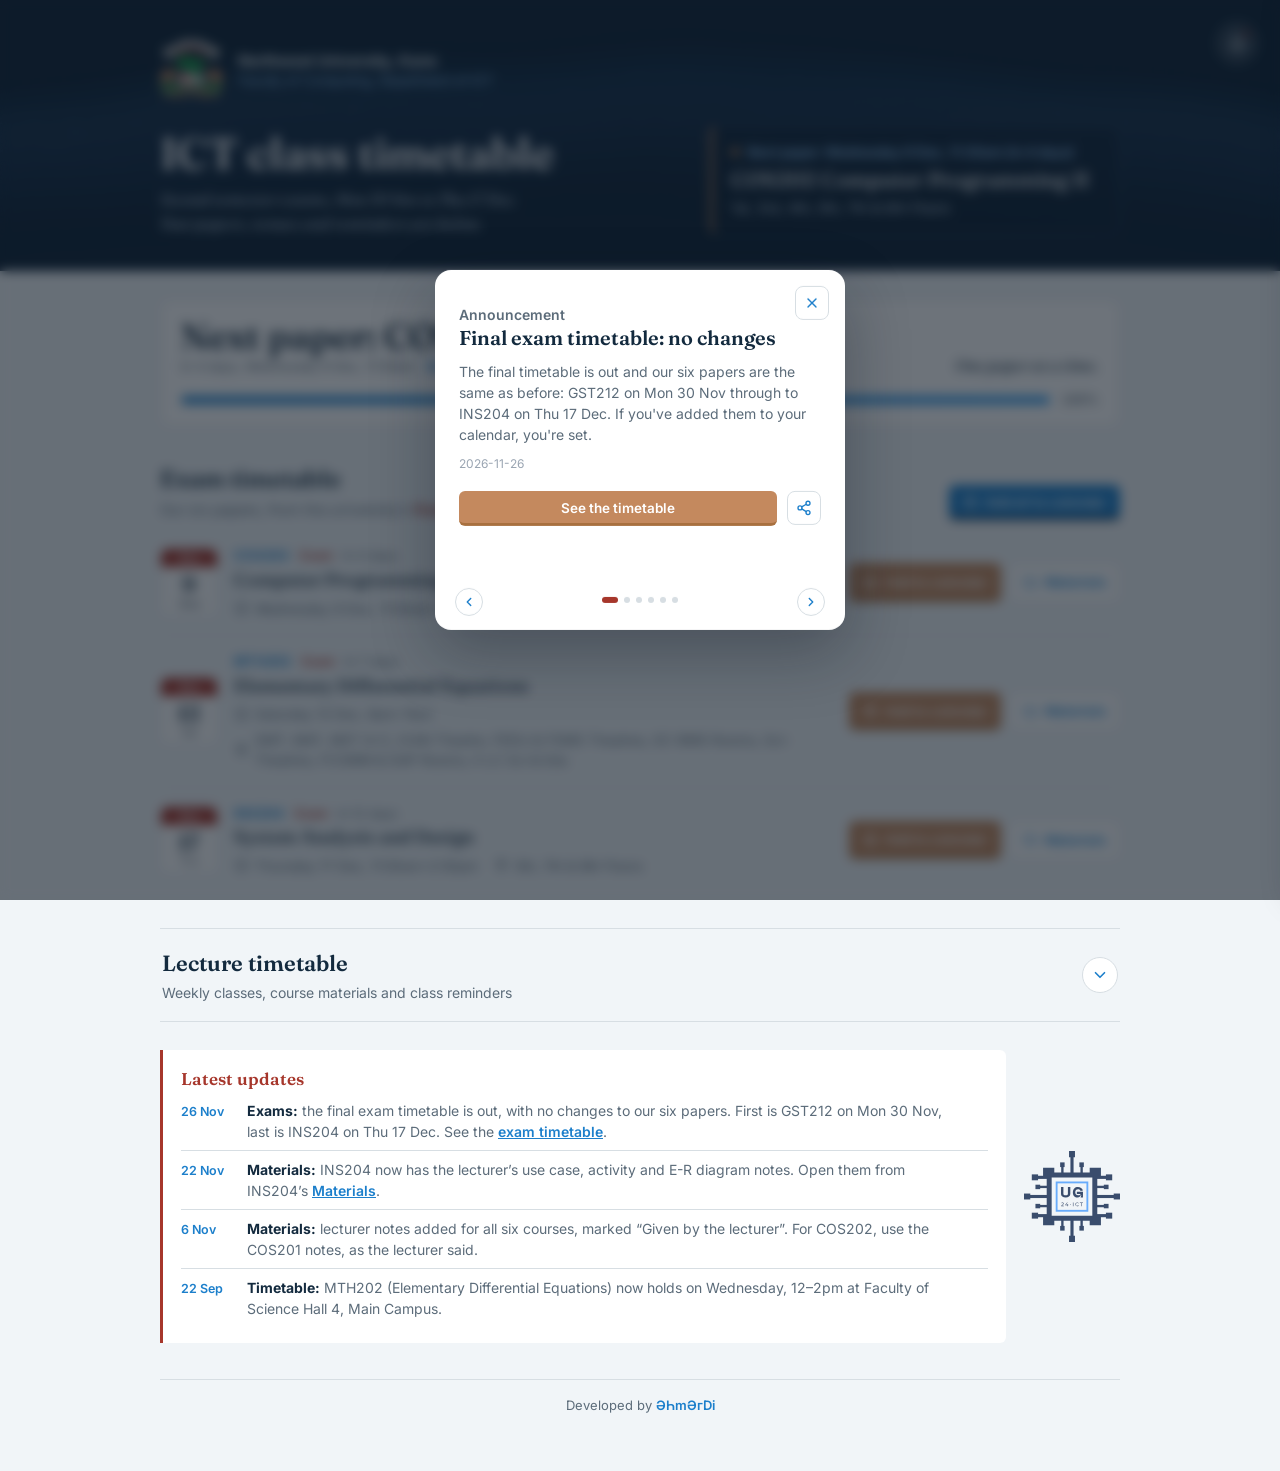
==== commit f9e0b19c: "Focus the home page on exams; fold the lecture timetable - Lecture timetable collapses behind a togg" ====
--- a/index.html
+++ b/index.html
@@ -46,7 +46,7 @@
         <div class="brand-text"><strong>Northwest University, Kano</strong>Faculty of Computing, Department of ICT</div>
       </div>
       <h1 class="reveal" style="--d:80ms">ICT class timetable</h1>
-      <p class="sub reveal" style="--d:160ms">Second semester, 2025/2026. Six courses, four days, lectures until 30 November.</p>
+      <p class="sub reveal" style="--d:160ms">Second semester exams, Mon 30 Nov to Thu 17 Dec. Your papers, venues and reminders are below.</p>
     </div>
     <div class="next-card reveal" style="--d:240ms" id="nextCard" aria-live="polite"></div>
   </div>
@@ -89,31 +89,43 @@
     <div class="test-list" id="testList"></div>
   </section>
 
-  <div class="section-head reveal">
-    <h2>Courses</h2>
-    <p>Add a class to your calendar or open its materials.</p>
-    <div class="tabs" id="tabs" role="tablist">
-      <span class="tab-indicator" aria-hidden="true"></span>
-      <button class="tab active" data-day="all">All</button>
-      <button class="tab" data-day="2"><span class="long">Tuesday</span><span class="short">Tue</span></button>
-      <button class="tab" data-day="3"><span class="long">Wednesday</span><span class="short">Wed</span></button>
-      <button class="tab" data-day="4"><span class="long">Thursday</span><span class="short">Thu</span></button>
-      <button class="tab" data-day="5"><span class="long">Friday</span><span class="short">Fri</span></button>
+  <section class="lectures reveal" id="lectures">
+    <button class="lectures-toggle" id="lecturesToggle" type="button" aria-expanded="false" aria-controls="lecturesBody">
+      <span>
+        <span class="lt-title">Lecture timetable</span>
+        <span class="lt-sub">Weekly classes, course materials and class reminders</span>
+      </span>
+      <span class="lt-chev" aria-hidden="true"><svg viewBox="0 0 24 24" fill="none" stroke-width="2.2" stroke-linecap="round" stroke-linejoin="round"><path d="M6 9l6 6 6-6"/></svg></span>
+    </button>
+    <div class="lectures-body" id="lecturesBody" inert>
+      <div class="lectures-inner">
+        <div class="section-head">
+          <p>Add a class to your calendar or open its materials.</p>
+          <div class="tabs" id="tabs" role="tablist">
+            <span class="tab-indicator" aria-hidden="true"></span>
+            <button class="tab active" data-day="all">All</button>
+            <button class="tab" data-day="2"><span class="long">Tuesday</span><span class="short">Tue</span></button>
+            <button class="tab" data-day="3"><span class="long">Wednesday</span><span class="short">Wed</span></button>
+            <button class="tab" data-day="4"><span class="long">Thursday</span><span class="short">Thu</span></button>
+            <button class="tab" data-day="5"><span class="long">Friday</span><span class="short">Fri</span></button>
+          </div>
+        </div>
+
+        <div class="list" id="list"></div>
+      </div>
     </div>
-  </div>
-
-  <div class="list" id="list"></div>
+  </section>
 
   <div class="note-row reveal">
     <div class="note">
       <p class="note-title">Latest updates</p>
       <div class="update">
+        <span class="update-date">26 Nov</span>
+        <p><strong>Exams:</strong> the final exam timetable is out, with no changes to our six papers. First is GST212 on Mon 30 Nov, last is INS204 on Thu 17 Dec. See the <a href="#exams">exam timetable</a>.</p>
+      </div>
+      <div class="update">
         <span class="update-date">22 Nov</span>
         <p><strong>Materials:</strong> INS204 now has the lecturer’s use case, activity and E-R diagram notes. Open them from INS204’s <a href="materials.html?course=INS204">Materials</a>.</p>
-      </div>
-      <div class="update">
-        <span class="update-date">26 Nov</span>
-        <p><strong>Exams:</strong> the final exam timetable is out, with no changes to our six papers. First is GST212 on Mon 30 Nov, last is INS204 on Thu 17 Dec. See the <a href="#exams">exam timetable</a>.</p>
       </div>
       <div class="update">
         <span class="update-date">6 Nov</span>
--- a/assets/styles.css
+++ b/assets/styles.css
@@ -626,3 +626,45 @@
   .exams-head .btn{width:100%;}
   .exam-link{display:inline-block;margin:2px 0 0;}
 }
+
+/* ---------- LECTURE TIMETABLE (collapsible) ---------- */
+.lectures{margin-top:36px;border-top:1px solid var(--line);border-bottom:1px solid var(--line);}
+.lectures-toggle{
+  width:100%;display:flex;justify-content:space-between;align-items:center;gap:16px;
+  padding:18px 2px;background:none;border:0;cursor:pointer;text-align:left;font:inherit;color:inherit;
+}
+.lt-title{display:block;font-family:var(--serif);font-weight:600;font-size:22px;color:var(--ink);}
+.lt-sub{display:block;margin-top:2px;font-size:14px;color:var(--muted);}
+.lt-chev{
+  flex:0 0 auto;width:36px;height:36px;border-radius:50%;
+  border:1px solid var(--line);background:#fff;
+  display:grid;place-items:center;
+  transition:transform 300ms var(--ease-out), background-color 150ms ease;
+}
+.lt-chev svg{width:18px;height:18px;stroke:var(--sky-deep);}
+.lectures.open .lt-chev{transform:rotate(180deg);}
+.lectures-toggle:active .lt-chev{transform:scale(0.92);}
+.lectures.open .lectures-toggle:active .lt-chev{transform:rotate(180deg) scale(0.92);}
+@media (hover:hover) and (pointer:fine){ .lectures-toggle:hover .lt-chev{background:var(--paper);} }
+
+.lectures-body{display:grid;grid-template-rows:0fr;transition:grid-template-rows 320ms var(--ease-out);}
+.lectures.open .lectures-body{grid-template-rows:1fr;}
+.lectures-inner{min-height:0;overflow:hidden;}
+.lectures.settled .lectures-inner{overflow:visible;}
+.lectures-inner > *{opacity:0;transform:translateY(-6px);transition:opacity 160ms ease, transform 200ms var(--ease-out);}
+.lectures.open .lectures-inner > *{opacity:1;transform:none;transition:opacity 260ms ease 80ms, transform 320ms var(--ease-out) 40ms;}
+.lectures.instant .lectures-body,.lectures.instant .lectures-inner > *,.lectures.instant .lt-chev{transition:none !important;}
+.lectures .section-head{margin-top:0;}
+.lectures.open .lectures-inner{padding-bottom:12px;}
+
+/* header link to the next paper */
+.next-what a{color:inherit;text-decoration:none;}
+@media (hover:hover) and (pointer:fine){ .next-what a:hover{text-decoration:underline;text-underline-offset:3px;} }
+
+/* exam rows carry two actions */
+.test-row .row-action{gap:8px;}
+@media (max-width:560px){ .test-row .row-action .btn{flex:1 1 0;} }
+
+@media (prefers-reduced-motion: reduce){
+  .lectures-body,.lectures-inner > *,.lt-chev{transition:none !important;}
+}
